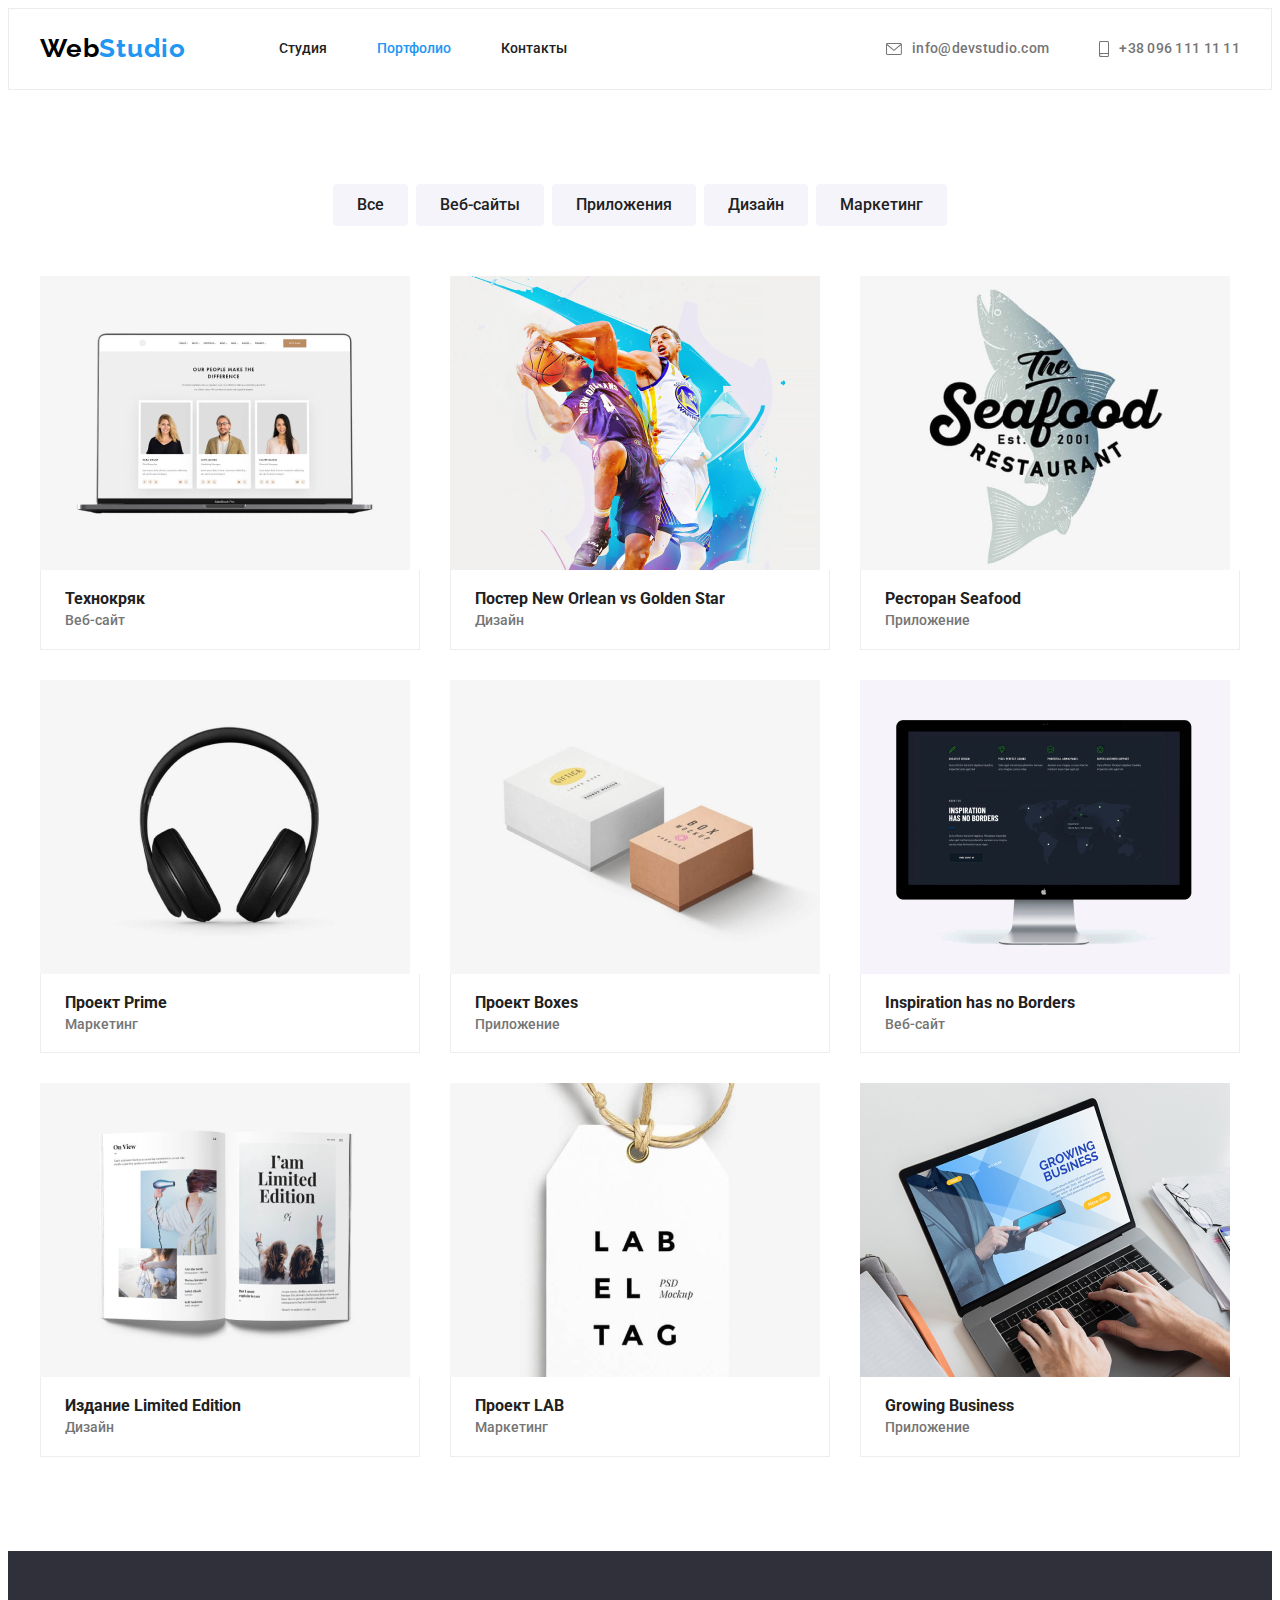
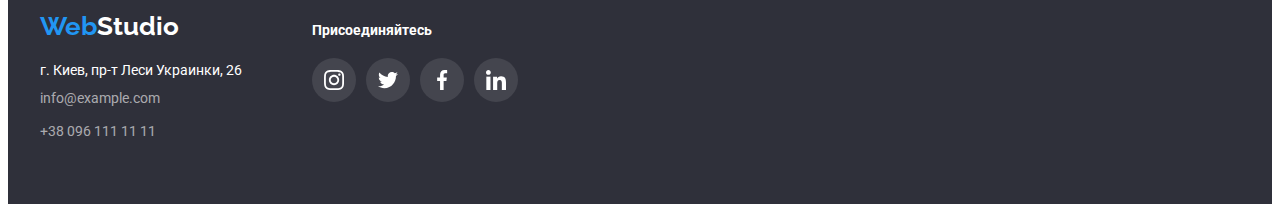
==== portfolio.html @ 79982c33 "Add files via upload" ====
<!DOCTYPE html>
<html lang="ru">
  <head>
    <meta charset="UTF-8" />
    <meta http-equiv="X-UA-Compatible" content="IE=edge" />
    <meta name="viewport" content="width=device-width, initial-scale=1.0" />
    <title>Document</title>
    <link
      rel="stylesheet"
      href="https://cdnjs.cloudflare.com/ajax/libs/modern-normalize/1.1.0/modern-normalize.min.css"
      integrity="sha512-wpPYUAdjBVSE4KJnH1VR1HeZfpl1ub8YT/NKx4PuQ5NmX2tKuGu6U/JRp5y+Y8XG2tV+wKQpNHVUX03MfMFn9Q=="
      crossorigin="anonymous"
      referrerpolicy="no-referrer"
    />
    <link rel="preconnect" href="https://fonts.gstatic.com" />
    <link
      href="https://fonts.googleapis.com/css2?family=Raleway:wght@700&family=Roboto:wght@400;500;700;900&display=swap"
      rel="stylesheet"
    />
    <link rel="stylesheet" href="./css/styles.css" />
  </head>
  <body>
    <header class="header">
      <div class="container header-container">
        <nav class="header-nav">
          <a href="./index.html" class="logo-header">
            Web<span class="logo-part">Studio</span>
          </a>
          <ul class="nav-list list">
            <li class="menu-link">
              <a href="./index.html" class="link">Студия</a>
            </li>

            <li class="menu-link">
              <a href="./portfolio.html" class="link current"> Портфолио</a>
            </li>

            <li class="menu-link"><a href="" class="link">Контакты</a></li>
          </ul>
        </nav>
        <ul class="contacts">
          <li class="header-contacts">
            <a href="mailto:info@devstudio.com" lang="en" class="mail-tel"
              ><svg class="mail-tel-pic" width="16" height="12">
                <use href="./images/sprite.svg#icon-envelope"></use>
              </svg>
              info@devstudio.com
            </a>
          </li>

          <li class="header-contacts">
            <a href="tel:+380961111111" class="mail-tel"
              ><svg class="mail-tel-pic" width="10" height="16">
                <use href="./images/sprite.svg#icon-smartphone"></use>
              </svg>
              +38 096 111 11 11
            </a>
          </li>
        </ul>
      </div>
    </header>

    <main>
      <section class="sort">
        <div class="container">
          <h1 class="visually-hidden">Портфолио</h1>
          <ul class="sort-list">
            <li class="sort-item">
              <button class="sort-button" type="button">Все</button>
            </li>
            <li class="sort-item">
              <button class="sort-button" type="button">Веб-сайты</button>
            </li>
            <li class="sort-item">
              <button class="sort-button" type="button">Приложения</button>
            </li>
            <li class="sort-item">
              <button class="sort-button" type="button">Дизайн</button>
            </li>
            <li class="sort-item">
              <button class="sort-button" type="button">Маркетинг</button>
            </li>
          </ul>
          <h2 class="visually-hidden">Примеры работ</h2>
          <ul class="example-list">
            <li class="example">
              <a href="" class="example-link link">
                <img
                  src="./images/technocrack.jpg"
                  width="370"
                  height="294"
                  alt="Пример проекта"
              />
              <div class="example-box">
                <h3 class="example-name">Технокряк</h3>
                <p class="example-type">Веб-сайт</p>
              </div></a>
            </li>
            <li class="example">
              <a href="" class="example-link link">
                <img
                  src="./images/poster.jpg"
                  width="370"
                  height="294"
                  alt="Пример проекта"
              />
              <div class="example-box">
                <h3 class="example-name">
                  Постер<span lang="en"> New Orlean vs Golden Star</span>
                </h3>
                <p class="example-type">Дизайн</p>
              </div></a>
            </li>
            <li class="example">
              <a href="" class="example-link link">
                <img
                  src="./images/restaurant.jpg"
                  width="370"
                  height="294"
                  alt="Пример проекта"
              />
              <div class="example-box">
                <h3 class="example-name">
                  Ресторан <span lang="en">Seafood</span>
                </h3>
                <p class="example-type">Приложение</p>
              </div></a>
            </li>
            <li class="example">
              <a href="" class="example-link link">
                <img
                  src="./images/pr-headphone.jpg"
                  width="370"
                  height="294"
                  alt="Пример проекта"
              />
              <div class="example-box">
                <h3 class="example-name">
                  Проект <span lang="en">Prime </span>
                </h3>
                <p class="example-type">Маркетинг</p>
              </div></a>
            </li>
            <li class="example">
              <a href="" class="example-link link"
                ><img
                  src="./images/pr-boxes.jpg"
                  width="370"
                  height="294"
                  alt="Пример проекта"
              />
              <div class="example-box">
                <h3 class="example-name">
                  Проект <span lang="en">Boxes </span>
                </h3>
                <p class="example-type">Приложение</p>
              </div></a>
            </li>
            <li class="example">
              <a href="" class="example-link link"
                ><img
                  src="./images/no-borders.jpg"
                  width="370"
                  height="294"
                  alt="Пример проекта"
              />
              <div class="example-box">
                <h3 class="example-name">Inspiration has no Borders</h3>
                <p class="example-type">Веб-сайт</p>
              </div></a>
            </li>
            <li class="example">
              <a href="" class="example-link link">
                <img
                  src="./images/books-limited.jpg"
                  width="370"
                  height="294"
                  alt="Пример проекта"
              />
              <div class="example-box">
                <h3 class="example-name">
                  Издание <span lang="en">Limited Edition</span>
                </h3>
                <p class="example-type">Дизайн</p>
              </div></a>
            </li>
            <li class="example">
              <a href="" class="example-link link">
                <img
                  src="./images/pr-lab.jpg"
                  width="370"
                  height="294"
                  alt="Пример проекта"
              />
              <div class="example-box">
                <h3 class="example-name">Проект <span lang="en">LAB</span></h3>
                <p class="example-type">Маркетинг</p>
              </div></a>
            </li>
            <li class="example">
              <a href="" class="example-link link"
                ><img
                  src="./images/grow-buss.jpg"
                  width="370"
                  height="294"
                  alt="Пример проекта"
              />
              <div class="example-box">
                <h3 class="example-name">Growing Business</h3>
                <p class="example-type">Приложение</p>
              </div></a>
            </li>
          </ul>
        </div>
      </section>
    </main>
    <footer class="footer">
      <div class="container footer-content">
        <div class="address">
          <a href="./index.html" class="footer-logo">
            Web<span class="footer-logo-accent">Studio</span>
          </a>
          <address class="footer-contacts">
            <ul class="footer-contact-list">
              <li class="footer-inform">
                <a
                  href="https://goo.gl/maps/V8eKWjHugV43ovE69 "
                  rel="noopener noreferrer"
                  target="_blank"
                  class="footer-location"
                >
                  г. Киев, пр-т Леси Украинки, 26</a
                >
              </li>
              <li class="footer-inform">
                <a href="mailto:info@example.com" lang="en" class="footer-link">
                  info@example.com
                </a>
              </li>
              <li class="footer-inform">
                <a href="tel:+380961111111" class="footer-link">
                  +38 096 111 11 11
                </a>
              </li>
            </ul>
          </address>
        </div>

        <div>
          <h2 class="footer-title-contacts">Присоединяйтесь</h2>
          <ul class="footer-social list">
            <li class="footer-social-logo">
              <a href="" class="footer-social-link">
                <svg class="footer-social-pic">
                  <use href="./images/sprite.svg#icon-instagram"></use>
                </svg>
              </a>
            </li>
            <li class="footer-social-logo">
              <a href="" class="footer-social-link">
                <svg class="footer-social-pic">
                  <use href="./images/sprite.svg#icon-twitter"></use>
                </svg>
              </a>
            </li>
            <li class="footer-social-logo">
              <a href="" class="footer-social-link">
                <svg class="footer-social-pic">
                  <use href="./images/sprite.svg#icon-facebook"></use>
                </svg>
              </a>
            </li>
            <li class="footer-social-logo">
              <a href="" class="footer-social-link">
                <svg class="footer-social-pic">
                  <use href="./images/sprite.svg#icon-linkedin"></use>
                </svg>
              </a>
            </li>
          </ul>
        </div>
      </div>
    </footer>
  </body>
</html>
---- css/styles.css ----
:root {
  --primary-font: "Roboto", sans-serif;
  --secondary-font: "Raleway", sans-serif;
  --primary-font-color: #757575;
  --secondary-font-color: #212121;
  --logo-accent-color: #2196f3;
  --logo-second-color: #000000;
  --logo-footer-color: #ffffff;
  --link-hover-focus: #2196f3;
  --box-shadow: 0px 1px 3px rgba(0, 0, 0, 0.12), 0px 1px 1px rgba(0, 0, 0, 0.14),
    0px 2px 1px rgba(0, 0, 0, 0.2);
  --btn-shadow: 0px 4px 4px rgba(0, 0, 0, 0.15);
  --portfolio-box-shadow: 0px 1px 1px rgba(0, 0, 0, 0.12),
    0px 4px 4px rgba(0, 0, 0, 0.06), 1px 4px 6px rgba(0, 0, 0, 0.16);
  --hover-focus-color: #ffffff;
  --hover-focus-background: #2196f3;
  --social-color: #afb1b8;
  --sort-button-shadow: 0px 3px 1px rgba(0, 0, 0, 0.1),
    0px 1px 2px rgba(0, 0, 0, 0.08), 0px 2px 2px rgba(0, 0, 0, 0.12);
}
h1,
h2,
h3,
h4,
h5,
p {
  margin-top: 0;
  margin-bottom: 0;
}
ul,
ol {
  margin-top: 0;
  margin-bottom: 0;
  padding-left: 0;
}
img {
  display: block;
}
body {
  font-family: var(--primary-font);
  font-weight: 400;
  font-size: 14px;
}
.container {
  width: 1200px;
  margin: auto;
  padding-left: 15px;
  padding-right: 15px;
}
.section {
  padding-top: 94px;
  padding-bottom: 94px;
}
/*------------HEAD------------*/
.header {
  padding-top: 24px;
  padding-bottom: 25px;
  border: 1px solid #ececec;
}

.header-container {
  display: flex;
  align-items: center;
}
.header-nav {
  display: flex;
  align-items: center;
}

.logo-header {
  font-family: var(--secondary-font);
  font-weight: 700;
  font-size: 26px;
  line-height: 1.2;
  letter-spacing: 0.03em;
  color: var(--logo-second-color);
  text-decoration: none;
  margin-right: 93px;
  margin-left: 0;
}

.logo-part {
  color: var(--logo-accent-color);
}
.list {
  list-style: none;
}
.nav-list {
  display: flex;
  align-items: center;
}
.menu-link:not(:last-child) {
  margin-right: 50px;
}
.link {
  text-decoration: none;
  color: var(--secondary-font-color);
  font-weight: 500;
  line-height: 1.14;
}
.link.current {
  color: #2196f3;
}
.menu-link .link:focus,
.menu-link .link:hover {
  color: var(--link-hover-focus);
}
.contacts {
  list-style: none;
  display: flex;
  align-items: center;
  margin-left: auto;
}
.header-contacts:not(:first-child) {
  margin-left: 50px;
}
.mail-tel {
  display: flex;
  text-decoration: none;
  color: #757575;
  font-weight: 500;
  line-height: 1.14;
  letter-spacing: 0.02em;
  align-items: center;
}
.mail-tel-pic {
  fill: var(--primary-font-color);
  margin-right: 10px;
  align-items: center;
}

.mail-tel:focus,
.mail-tel:hover {
  color: var(--link-hover-focus);
}

.mail-tel:hover .mail-tel-pic,
.mail-tel:focus .mail-tel-pic {
  fill: var(--link-hover-focus);
}

/*----------HEAD----------*/

/*=============HERO==============*/

.hero {
  background-color: #2f303a;
  background-image: linear-gradient(
      rgba(47, 48, 58, 0.4),
      rgba(47, 48, 58, 0.4)
    ),
    url("../images/backgrond.jpg");
  background-size: cover;
  background-position: center;
  text-align: center;
  padding-top: 200px;
  padding-bottom: 200px;
  max-width: 1600px;
  margin-left: auto;
  margin-right: auto;
}
.hero-main-sec {
  font-size: 44px;
  font-weight: 900;
  color: #ffffff;
  line-height: 1.36;
  letter-spacing: 0.06em;
  text-transform: uppercase;
  width: 696px;
  margin-right: auto;
  margin-left: auto;
}
.modal-btn {
  background-color: #2196f3;
  color: #ffffff;
  font-family: var(--primary-font);
  font-size: 16px;
  font-weight: 700;
  line-height: 1.88;
  cursor: pointer;
  margin-top: 30px;
  btn-shadow: var(--btn-shadow);
  border-radius: 4px;
  border-color: transparent;
  padding: 10px 32px;
}
.advantages {
}
.visually-hidden {
  position: absolute;
  width: 1px;
  height: 1px;
  margin: -1px;
  border: 0;
  padding: 0;

  white-space: nowrap;
  clip-path: inset(100%);
  clip: rect(0 0 0 0);
  overflow: hidden;
}
.advant-logos-list {
  display: flex;
  justify-content: space-between;
}

.advantage-logo {
  width: 100%;
  height: 120px;
  background-color: #f5f4fa;
  border-radius: 4px;
  display: flex;
  align-items: center;
  justify-content: center;
  margin-bottom: 30px;
}

.advantage-logo-pic {
  height: 70px;
  width: 70px;
}

.advant-list {
  list-style: none;
  display: flex;
}
.adv-list-part:not(:last-child) {
  margin-right: 30px;
}
.adv-list-part {
  width: 270px;
}
.adv-list-head {
  font-weight: 700;
  line-height: 1.14;
  color: #212121;
  font-size: 14px;
  text-transform: uppercase;
  margin-bottom: 10px;
}

.adv-list-inform {
  line-height: 1.7;
  color: var(--primary-font-color);
  letter-spacing: 0.03em;
}
.activity {
  padding-bottom: 94px;
}
.activity-head {
  font-weight: 700;
  color: var(--secondary-font-color);
  font-size: 36px;
  line-height: 1.17;
  text-align: center;
}
.act-example {
  display: flex;
  list-style: none;
  margin-top: 50px;
}
.act-example-pic:not(:last-child) {
  margin-right: 30px;
}
.about {
  background-color: #f5f4fa;
}
.about-head {
  font-weight: 700;
  color: var(--secondary-font-color);
  font-size: 36px;
  line-height: 1.17;
  text-align: center;
}
.about-list {
  list-style: none;
  display: flex;
  margin-top: 50px;
}
.about-list-info:not(:last-child) {
  margin-right: 30px;
}
.about-list-info {
  background: #ffffff;
  box-shadow: var(--box-shadow);
  border-radius: 0px 0px 4px 4px;
}
.about-list-name {
  font-weight: 500;
  font-size: 16px;
  line-height: 1.17;
}
.about-box {
  text-align: center;
  padding-top: 30px;
  padding-bottom: 30px;
  padding-left: 32px;
  padding-right: 32px;
}
.about-list-position {
  color: var(--primary-font-color);
  font-size: 16px;
  line-height: 1.17;
  margin-top: 10px;
}
.social {
  display: flex;
  /* padding-left: 32px;
  padding-right: 32px; */
  justify-content: space-between;
  margin-top: 16px;
}
.social-image {
  width: 20px;
  height: 20px;
}
.social-link {
  display: flex;
  align-items: center;
  justify-content: center;
  height: 44px;
  width: 44px;
  border-radius: 50%;
  fill: var(--social-color);
}
.social-logo {
}

.social-link:hover,
.social-link:focus {
  background-color: var(--link-hover-focus);
  fill: var(--hover-focus-color);
}
.clients-block {
}

.clients-title {
  text-align: center;
  margin-bottom: 50px;
  font-family: var(--primary-font);
  font-size: 36px;
  font-weight: 700;
  line-height: 1.17;
}

.clients-list {
  display: flex;
  justify-content: space-between;
}

.clients-item {
}

.client-link {
  display: flex;
  align-items: center;
  justify-content: center;
  width: 170px;
  height: 92px;
  border: 1px solid #afb1b8;

  border-radius: 4px;
  fill: var(--social-color);
}
.client-link:hover,
.client-link:focus {
  fill: var(--link-hover-focus);
  border-color: var(--link-hover-focus);
}

.client-logo {
}

/*=============HERO=============*/

/*=============FOOTER=============*/
.footer {
  background-color: #2f303a;
  padding-top: 60px;
  padding-bottom: 60px;
}
.footer-content {
  display: flex;
  align-items: baseline;
}
.footer-name {
  display: none;
}
.address {
  margin-right: 70px;
}
.footer-logo {
  font-family: var(--secondary-font);
  color: var(--logo-accent-color);
  font-size: 26px;
  font-weight: 700;
  line-height: 1.19;
  text-decoration: none;
}
.footer-logo-accent {
  color: var(--logo-footer-color);
}
.footer-contacts {
  font-style: normal;
  margin-top: 20px;
}
.footer-contact-list {
  list-style: none;
}
.footer-location {
  color: #ffffff;
  text-decoration: none;
}
.footer-inform:not(:last-child) {
  margin-bottom: 9px;
}
.footer-link {
  text-decoration: none;
  color: rgba(255, 255, 255, 0.6);
  line-height: 1.71;
}
.footer-link:hover,
.footer-link:focus {
  color: var(--link-hover-focus);
}
.footer-location:hover,
.footer-location:focus {
  color: var(--link-hover-focus);
}
.footer-title-contacts {
  font-size: 14px;
  color: #ffffff;
}
.footer-social {
  display: flex;
  align-items: center;
  margin-top: 20px;
}
.footer-social-logo:not(:last-child) {
  margin-right: 10px;
}
.footer-social-logo {
}

.footer-social-link {
  display: flex;
  align-items: center;
  justify-content: center;
  width: 44px;
  height: 44px;
  background-color: rgba(255, 255, 255, 0.1);
  border-radius: 50%;
  fill: var(--logo-footer-color);
}

.footer-social-link:hover,
.footer-social-link:focus {
  background-color: var(--link-hover-focus);
  fill: var(--hover-focus-color);
}
.footer-social-pic {
  width: 20px;
  height: 20px;
}

/* -----------------PORTFOLIO----------------- */
.sort {
  padding-top: 94px;
  padding-bottom: 94px;
}
.sort-list {
  list-style: none;
  display: flex;
  justify-content: center;
  margin-bottom: 50px;
}

.sort-item:not(:last-child) {
  margin-right: 8px;
}

.sort-button {
  font-family: inherit;
  font-size: 16px;
  background-color: #f5f4fa;
  color: #212121;
  font-weight: 500;
  line-height: 1.63;
  cursor: pointer;
  padding: 6px 22px;
  border-radius: 4px;
  border-color: transparent;
  text-align: center;
}

.sort-button:hover,
.sort-button:focus {
  color: var(--hover-focus-color);
  background-color: var(--hover-focus-background);
  box-shadow: var(--sort-button-shadow);
}
.example {
  margin: 15px;
  flex-basis: calc(100% / 3 - 30px);
}
.example-link {
  display: block;
}

.example-link:hover,
.example-link:focus {
  box-shadow: var(--portfolio-box-shadow);
}
.example-list {
  margin: -15px;
  display: flex;
  flex-wrap: wrap;
  list-style: none;
}
.example-box {
  padding: 20px 24px;
  border: 1px solid #eeeeee;
  border-top: none;
}
.example-type {
  margin-top: 4px;
  color: var(--primary-font-color);
}
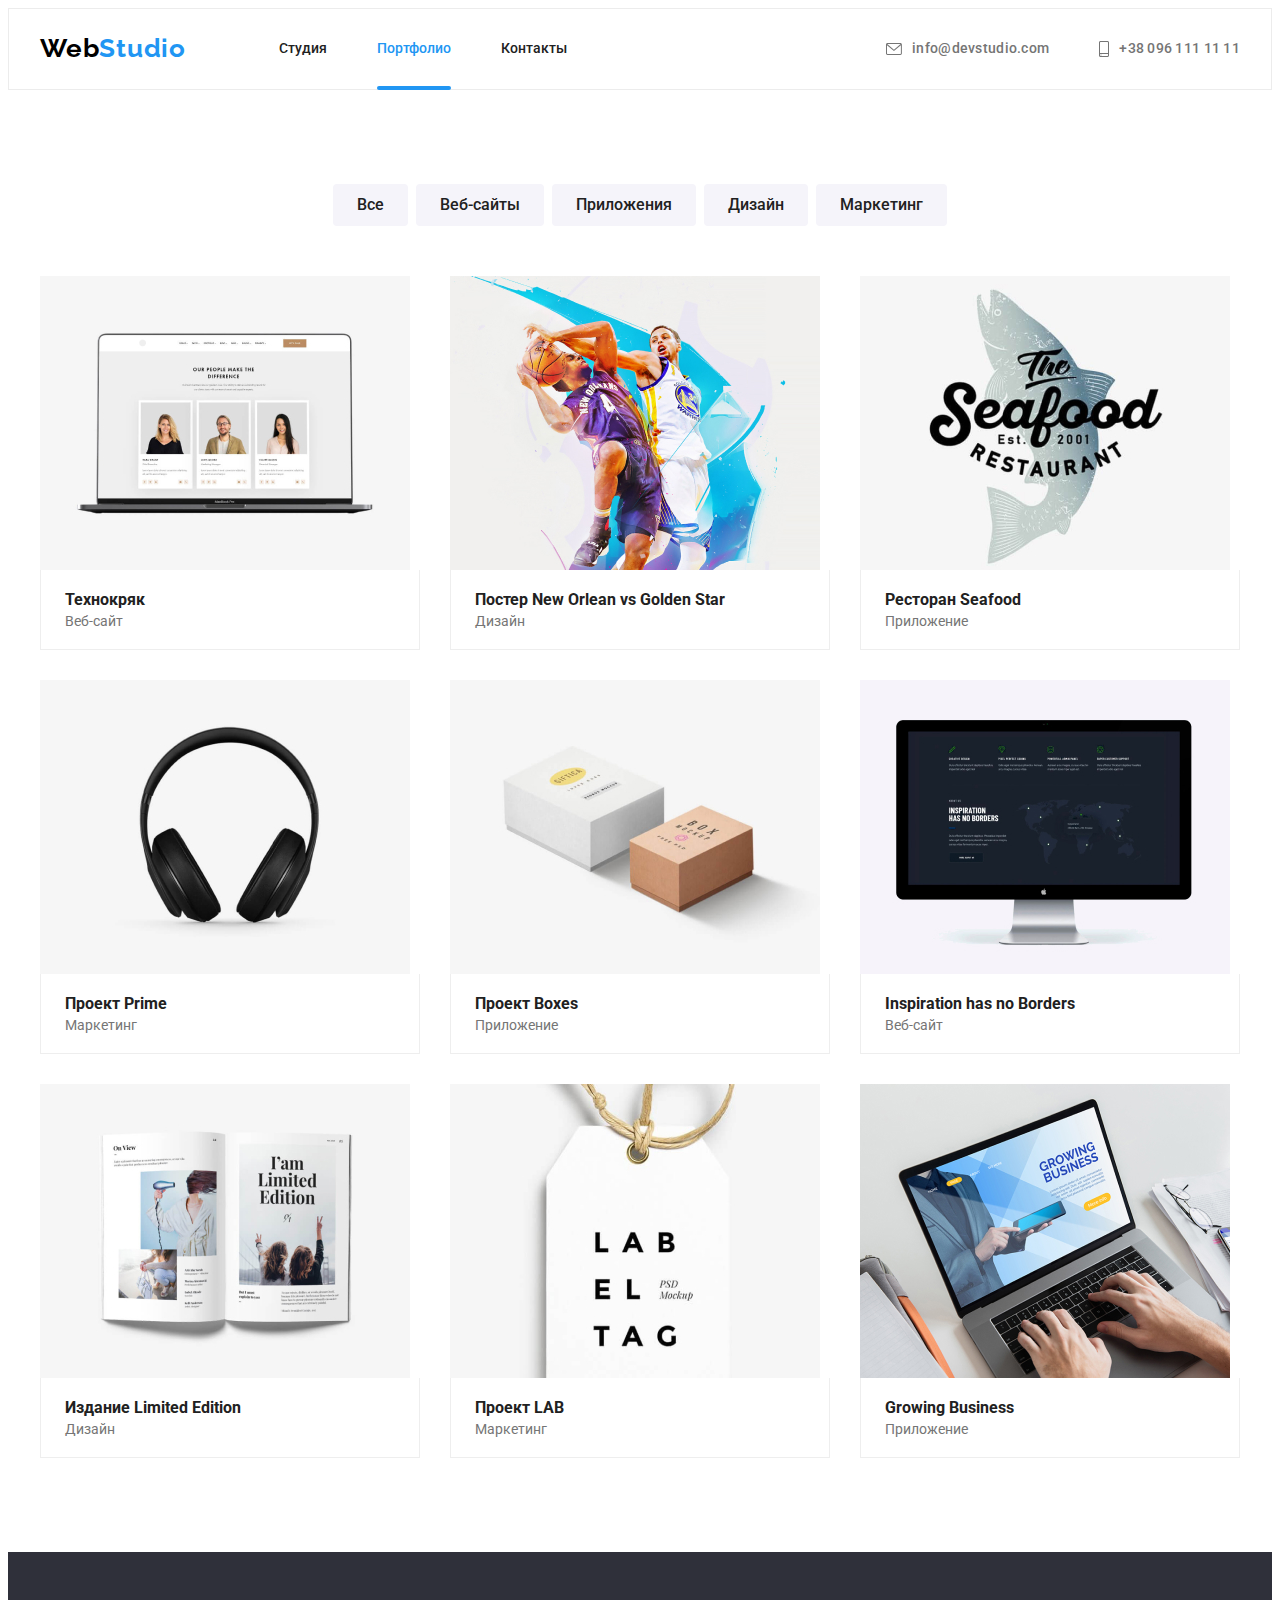
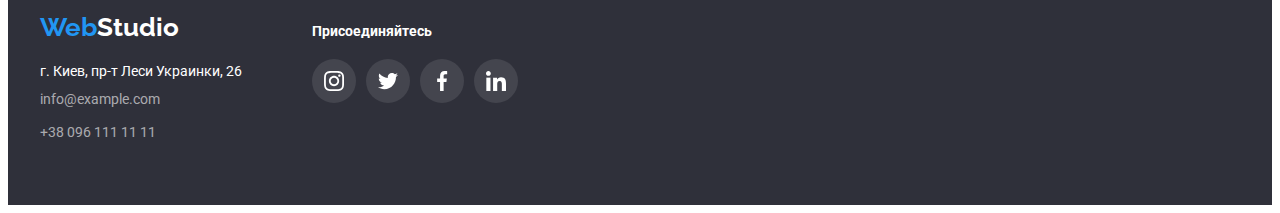
==== commit b1c4850f: "index-styles-final" ====
--- a/portfolio.html
+++ b/portfolio.html
@@ -27,15 +27,15 @@
             Web<span class="logo-part">Studio</span>
           </a>
           <ul class="nav-list list">
-            <li class="menu-link">
-              <a href="./index.html" class="link">Студия</a>
-            </li>
-
-            <li class="menu-link">
-              <a href="./portfolio.html" class="link current"> Портфолио</a>
-            </li>
-
-            <li class="menu-link"><a href="" class="link">Контакты</a></li>
+            <li class="menu-link-list">
+              <a href="./index.html" class="menu-link link">Студия</a>
+            </li>
+
+            <li class="menu-link-list">
+              <a href="./portfolio.html" class="menu-link link current"> Портфолио</a>
+            </li>
+
+            <li class="menu-link-list"><a href="" class="menu-link link">Контакты</a></li>
           </ul>
         </nav>
         <ul class="contacts">
--- a/css/styles.css
+++ b/css/styles.css
@@ -89,20 +89,37 @@
   display: flex;
   align-items: center;
 }
-.menu-link:not(:last-child) {
+.menu-link-list {
+  position: relative;
+}
+.menu-link-list:not(:last-child) {
   margin-right: 50px;
 }
-.link {
-  text-decoration: none;
+.menu-link {
   color: var(--secondary-font-color);
   font-weight: 500;
   line-height: 1.14;
+  transition: color 250ms cubic-bezier(0.4, 0, 0.2, 1);
+}
+.link {
+  text-decoration: none;
 }
 .link.current {
-  color: #2196f3;
-}
-.menu-link .link:focus,
-.menu-link .link:hover {
+  color: var(--link-hover-focus);
+}
+.link.current::after {
+  position: absolute;
+  left: 0;
+  bottom: -33px;
+  display: block;
+  content: "";
+  width: 100%;
+  height: 4px;
+  border-radius: 2px;
+  background-color: var(--link-hover-focus);
+}
+.menu-link-list .link:focus,
+.menu-link-list .link:hover {
   color: var(--link-hover-focus);
 }
 .contacts {
@@ -117,14 +134,16 @@
 .mail-tel {
   display: flex;
   text-decoration: none;
-  color: #757575;
+  color: var(--primary-font-color);
   font-weight: 500;
   line-height: 1.14;
   letter-spacing: 0.02em;
   align-items: center;
+  transition: color 250ms cubic-bezier(0.4, 0, 0.2, 1),
+    fill 250ms cubic-bezier(0.4, 0, 0.2, 1);
 }
 .mail-tel-pic {
-  fill: var(--primary-font-color);
+  fill: currentColor;
   margin-right: 10px;
   align-items: center;
 }
@@ -132,11 +151,7 @@
 .mail-tel:focus,
 .mail-tel:hover {
   color: var(--link-hover-focus);
-}
-
-.mail-tel:hover .mail-tel-pic,
-.mail-tel:focus .mail-tel-pic {
-  fill: var(--link-hover-focus);
+  fill: var(--primary-accent-color);
 }
 
 /*----------HEAD----------*/
@@ -171,7 +186,7 @@
   margin-left: auto;
 }
 .modal-btn {
-  background-color: #2196f3;
+  background-color: var(--hover-focus-background);
   color: #ffffff;
   font-family: var(--primary-font);
   font-size: 16px;
@@ -259,8 +274,26 @@
   list-style: none;
   margin-top: 50px;
 }
-.act-example-pic:not(:last-child) {
+.act-example-inform:not(:last-child) {
   margin-right: 30px;
+}
+.activity-desc-wrapper {
+  position: relative;
+}
+.activity-desc-text {
+  position: absolute;
+  bottom: 0;
+  left: 0;
+  width: 100%;
+  height: 70px;
+  background: rgba(47, 48, 58, 0.8);
+  padding: 27px;
+  color: #ffffff;
+  font-size: 14px;
+  line-height: 1.2;
+  text-align: center;
+  letter-spacing: 0.03em;
+  text-transform: uppercase;
 }
 .about {
   background-color: #f5f4fa;
@@ -322,6 +355,8 @@
   width: 44px;
   border-radius: 50%;
   fill: var(--social-color);
+  transition: background-color 250ms cubic-bezier(0.4, 0, 0.2, 1),
+    fill 250ms cubic-bezier(0.4, 0, 0.2, 1);
 }
 .social-logo {
 }
@@ -358,6 +393,8 @@
   width: 170px;
   height: 92px;
   border: 1px solid #afb1b8;
+  transition: border-color 250ms cubic-bezier(0.4, 0, 0.2, 1),
+    fill 250ms cubic-bezier(0.4, 0, 0.2, 1);
 
   border-radius: 4px;
   fill: var(--social-color);
@@ -410,6 +447,7 @@
 .footer-location {
   color: #ffffff;
   text-decoration: none;
+  transition: color 250ms cubic-bezier(0.4, 0, 0.2, 1);
 }
 .footer-inform:not(:last-child) {
   margin-bottom: 9px;
@@ -418,6 +456,7 @@
   text-decoration: none;
   color: rgba(255, 255, 255, 0.6);
   line-height: 1.71;
+  transition: color 250ms cubic-bezier(0.4, 0, 0.2, 1);
 }
 .footer-link:hover,
 .footer-link:focus {
@@ -451,6 +490,8 @@
   background-color: rgba(255, 255, 255, 0.1);
   border-radius: 50%;
   fill: var(--logo-footer-color);
+  transition: background-color 250ms cubic-bezier(0.4, 0, 0.2, 1),
+    fill 250ms cubic-bezier(0.4, 0, 0.2, 1);
 }
 
 .footer-social-link:hover,
@@ -491,6 +532,9 @@
   border-radius: 4px;
   border-color: transparent;
   text-align: center;
+  transition: color 250ms cubic-bezier(0.4, 0, 0.2, 1),
+    background-color 250ms cubic-bezier(0.4, 0, 0.2, 1),
+    box-shadow 250ms cubic-bezier(0.4, 0, 0.2, 1);
 }
 
 .sort-button:hover,
@@ -505,6 +549,8 @@
 }
 .example-link {
   display: block;
+  color: var(--secondary-font-color);
+  transition: box-shadow 250ms cubic-bezier(0.4, 0, 0.2, 1);
 }
 
 .example-link:hover,
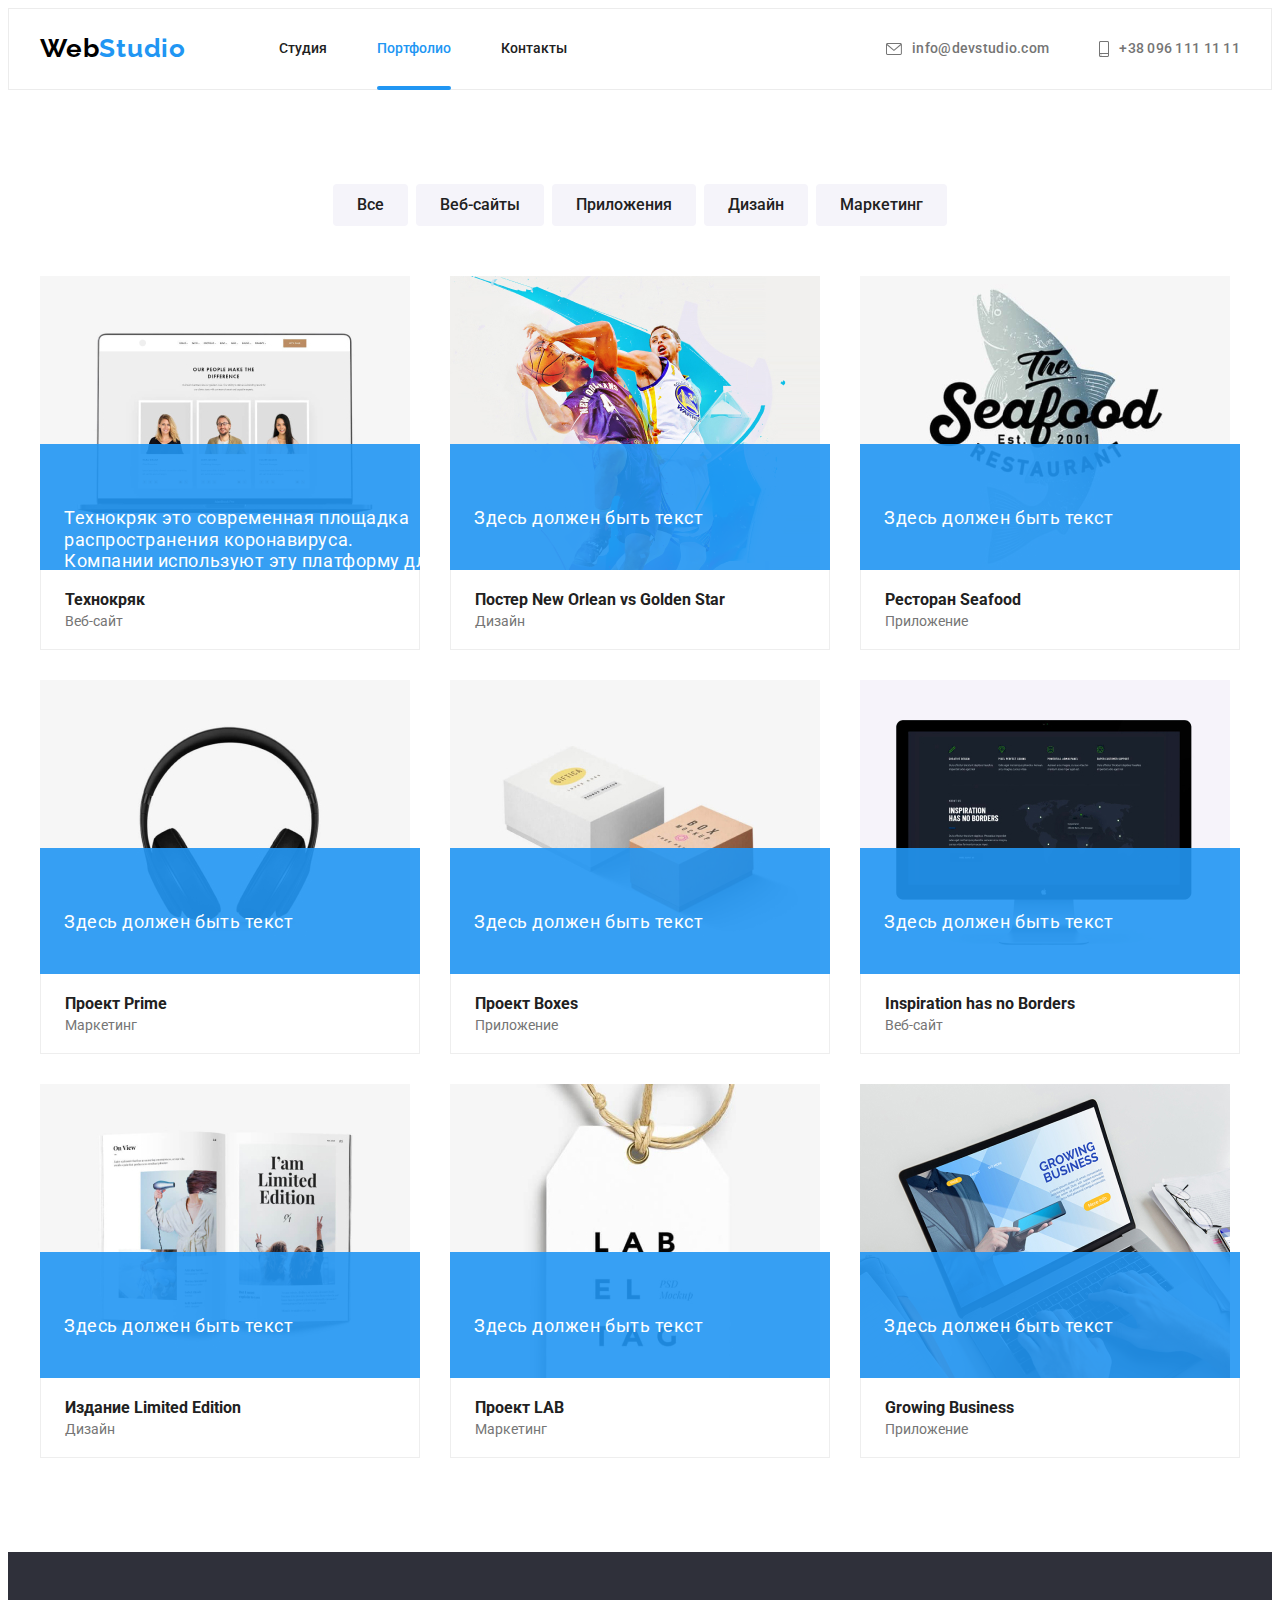
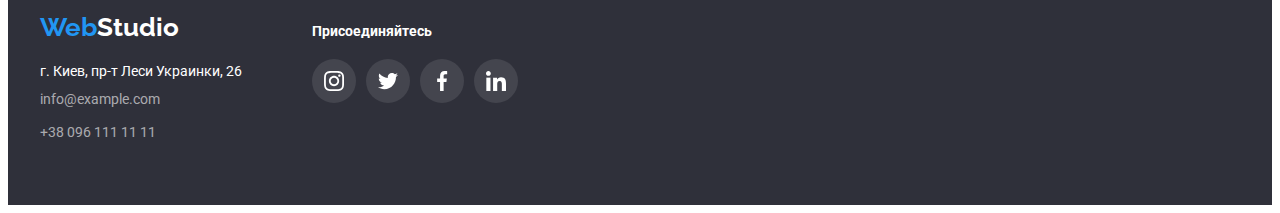
==== commit 67ca1686: "portfolio-card-cover-added" ====
--- a/portfolio.html
+++ b/portfolio.html
@@ -32,10 +32,14 @@
             </li>
 
             <li class="menu-link-list">
-              <a href="./portfolio.html" class="menu-link link current"> Портфолио</a>
-            </li>
-
-            <li class="menu-link-list"><a href="" class="menu-link link">Контакты</a></li>
+              <a href="./portfolio.html" class="menu-link link current">
+                Портфолио</a
+              >
+            </li>
+
+            <li class="menu-link-list">
+              <a href="" class="menu-link link">Контакты</a>
+            </li>
           </ul>
         </nav>
         <ul class="contacts">
@@ -85,130 +89,172 @@
           <ul class="example-list">
             <li class="example">
               <a href="" class="example-link link">
-                <img
-                  src="./images/technocrack.jpg"
-                  width="370"
-                  height="294"
-                  alt="Пример проекта"
-              />
-              <div class="example-box">
-                <h3 class="example-name">Технокряк</h3>
-                <p class="example-type">Веб-сайт</p>
-              </div></a>
-            </li>
-            <li class="example">
-              <a href="" class="example-link link">
-                <img
-                  src="./images/poster.jpg"
-                  width="370"
-                  height="294"
-                  alt="Пример проекта"
-              />
-              <div class="example-box">
-                <h3 class="example-name">
-                  Постер<span lang="en"> New Orlean vs Golden Star</span>
-                </h3>
-                <p class="example-type">Дизайн</p>
-              </div></a>
-            </li>
-            <li class="example">
-              <a href="" class="example-link link">
-                <img
-                  src="./images/restaurant.jpg"
-                  width="370"
-                  height="294"
-                  alt="Пример проекта"
-              />
-              <div class="example-box">
-                <h3 class="example-name">
-                  Ресторан <span lang="en">Seafood</span>
-                </h3>
-                <p class="example-type">Приложение</p>
-              </div></a>
-            </li>
-            <li class="example">
-              <a href="" class="example-link link">
-                <img
-                  src="./images/pr-headphone.jpg"
-                  width="370"
-                  height="294"
-                  alt="Пример проекта"
-              />
-              <div class="example-box">
-                <h3 class="example-name">
-                  Проект <span lang="en">Prime </span>
-                </h3>
-                <p class="example-type">Маркетинг</p>
-              </div></a>
-            </li>
-            <li class="example">
-              <a href="" class="example-link link"
-                ><img
-                  src="./images/pr-boxes.jpg"
-                  width="370"
-                  height="294"
-                  alt="Пример проекта"
-              />
-              <div class="example-box">
-                <h3 class="example-name">
-                  Проект <span lang="en">Boxes </span>
-                </h3>
-                <p class="example-type">Приложение</p>
-              </div></a>
-            </li>
-            <li class="example">
-              <a href="" class="example-link link"
-                ><img
-                  src="./images/no-borders.jpg"
-                  width="370"
-                  height="294"
-                  alt="Пример проекта"
-              />
-              <div class="example-box">
-                <h3 class="example-name">Inspiration has no Borders</h3>
-                <p class="example-type">Веб-сайт</p>
-              </div></a>
-            </li>
-            <li class="example">
-              <a href="" class="example-link link">
-                <img
-                  src="./images/books-limited.jpg"
-                  width="370"
-                  height="294"
-                  alt="Пример проекта"
-              />
-              <div class="example-box">
-                <h3 class="example-name">
-                  Издание <span lang="en">Limited Edition</span>
-                </h3>
-                <p class="example-type">Дизайн</p>
-              </div></a>
-            </li>
-            <li class="example">
-              <a href="" class="example-link link">
-                <img
-                  src="./images/pr-lab.jpg"
-                  width="370"
-                  height="294"
-                  alt="Пример проекта"
-              />
-              <div class="example-box">
-                <h3 class="example-name">Проект <span lang="en">LAB</span></h3>
-                <p class="example-type">Маркетинг</p>
-              </div></a>
-            </li>
-            <li class="example">
-              <a href="" class="example-link link"
-                ><img
-                  src="./images/grow-buss.jpg"
-                  width="370"
-                  height="294"
-                  alt="Пример проекта"
-              />
-              <div class="example-box">
-                <h3 class="example-name">Growing Business</h3>
-                <p class="example-type">Приложение</p>
-              </div></a>
+                <div class="example-wrapper">
+                  <img
+                    src="./images/technocrack.jpg"
+                    width="370"
+                    height="294"
+                    alt="Пример проекта"
+                  />
+                  <p class="example-description">
+                    Технокряк это современная площадка распространения
+                    коронавируса. Компании используют эту платформу для
+                    цифрового шпионажа и атак на защищённые сервера конкурентов.
+                  </p>
+                </div>
+                <div class="example-box">
+                  <h3 class="example-name">Технокряк</h3>
+                  <p class="example-type">Веб-сайт</p>
+                </div>
+              </a>
+            </li>
+            <li class="example">
+              <a href="" class="example-link link">
+                <div class="example-wrapper">
+                  <img
+                    src="./images/poster.jpg"
+                    width="370"
+                    height="294"
+                    alt="Пример проекта"
+                  />
+                  <p class="example-description">Здесь должен быть текст</p>
+                </div>
+                <div class="example-box">
+                  <h3 class="example-name">
+                    Постер<span lang="en"> New Orlean vs Golden Star</span>
+                  </h3>
+                  <p class="example-type">Дизайн</p>
+                </div>
+              </a>
+            </li>
+            <li class="example">
+              <a href="" class="example-link link">
+                <div class="example-wrapper">
+                  <img
+                    src="./images/restaurant.jpg"
+                    width="370"
+                    height="294"
+                    alt="Пример проекта"
+                  />
+                  <p class="example-description">Здесь должен быть текст</p>
+                </div>
+                <div class="example-box">
+                  <h3 class="example-name">
+                    Ресторан <span lang="en">Seafood</span>
+                  </h3>
+                  <p class="example-type">Приложение</p>
+                </div>
+              </a>
+            </li>
+            <li class="example">
+              <a href="" class="example-link link">
+                <div class="example-wrapper">
+                  <img
+                    src="./images/pr-headphone.jpg"
+                    width="370"
+                    height="294"
+                    alt="Пример проекта"
+                  />
+                  <p class="example-description">Здесь должен быть текст</p>
+                </div>
+                <div class="example-box">
+                  <h3 class="example-name">
+                    Проект <span lang="en">Prime </span>
+                  </h3>
+                  <p class="example-type">Маркетинг</p>
+                </div>
+              </a>
+            </li>
+            <li class="example">
+              <a href="" class="example-link link">
+                <div class="example-wrapper">
+                  <img
+                    src="./images/pr-boxes.jpg"
+                    width="370"
+                    height="294"
+                    alt="Пример проекта"
+                  />
+                  <p class="example-description">Здесь должен быть текст</p>
+                </div>
+                <div class="example-box">
+                  <h3 class="example-name">
+                    Проект <span lang="en">Boxes </span>
+                  </h3>
+                  <p class="example-type">Приложение</p>
+                </div>
+              </a>
+            </li>
+            <li class="example">
+              <a href="" class="example-link link">
+                <div class="example-wrapper">
+                  <img
+                    src="./images/no-borders.jpg"
+                    width="370"
+                    height="294"
+                    alt="Пример проекта"
+                  />
+                  <p class="example-description">Здесь должен быть текст</p>
+                </div>
+                <div class="example-box">
+                  <h3 class="example-name">Inspiration has no Borders</h3>
+                  <p class="example-type">Веб-сайт</p>
+                </div>
+              </a>
+            </li>
+            <li class="example">
+              <a href="" class="example-link link">
+                <div class="example-wrapper">
+                  <img
+                    src="./images/books-limited.jpg"
+                    width="370"
+                    height="294"
+                    alt="Пример проекта"
+                  />
+                  <p class="example-description">Здесь должен быть текст</p>
+                </div>
+                <div class="example-box">
+                  <h3 class="example-name">
+                    Издание <span lang="en">Limited Edition</span>
+                  </h3>
+                  <p class="example-type">Дизайн</p>
+                </div>
+              </a>
+            </li>
+            <li class="example">
+              <a href="" class="example-link link">
+                <div class="example-wrapper">
+                  <img
+                    src="./images/pr-lab.jpg"
+                    width="370"
+                    height="294"
+                    alt="Пример проекта"
+                  />
+                  <p class="example-description">Здесь должен быть текст</p>
+                </div>
+                <div class="example-box">
+                  <h3 class="example-name">
+                    Проект <span lang="en">LAB</span>
+                  </h3>
+                  <p class="example-type">Маркетинг</p>
+                </div>
+              </a>
+            </li>
+            <li class="example">
+              <a href="" class="example-link link">
+                <div class="example-wrapper">
+                  <img
+                    src="./images/grow-buss.jpg"
+                    width="370"
+                    height="294"
+                    alt="Пример проекта"
+                  />
+                  <p class="example-description">Здесь должен быть текст</p>
+                </div>
+                <div class="example-box">
+                  <h3 class="example-name">Growing Business</h3>
+                  <p class="example-type">Приложение</p>
+                </div>
+              </a>
             </li>
           </ul>
         </div>
--- a/css/styles.css
+++ b/css/styles.css
@@ -557,11 +557,38 @@
 .example-link:focus {
   box-shadow: var(--portfolio-box-shadow);
 }
+
 .example-list {
   margin: -15px;
   display: flex;
   flex-wrap: wrap;
   list-style: none;
+}
+.example-wrapper {
+  position: relative;
+  overflow: hidden;
+}
+.example-description {
+  position: absolute;
+  bottom: -100%;
+  left: 0;
+
+  padding: 63px 24px;
+  overflow: auto;
+
+  width: 100%;
+  height: 100%;
+  background-color: rgba(33, 150, 243, 0.9);
+
+  font-size: 18px;
+  line-height: 1.2;
+  letter-spacing: 0.03em;
+  color: #ffffff;
+
+  transition: transform 250ms cubic-bezier(0.4, 0, 0.2, 1);
+}
+.example-link:hover .example-description {
+  transform: translateY(-100%);
 }
 .example-box {
   padding: 20px 24px;
